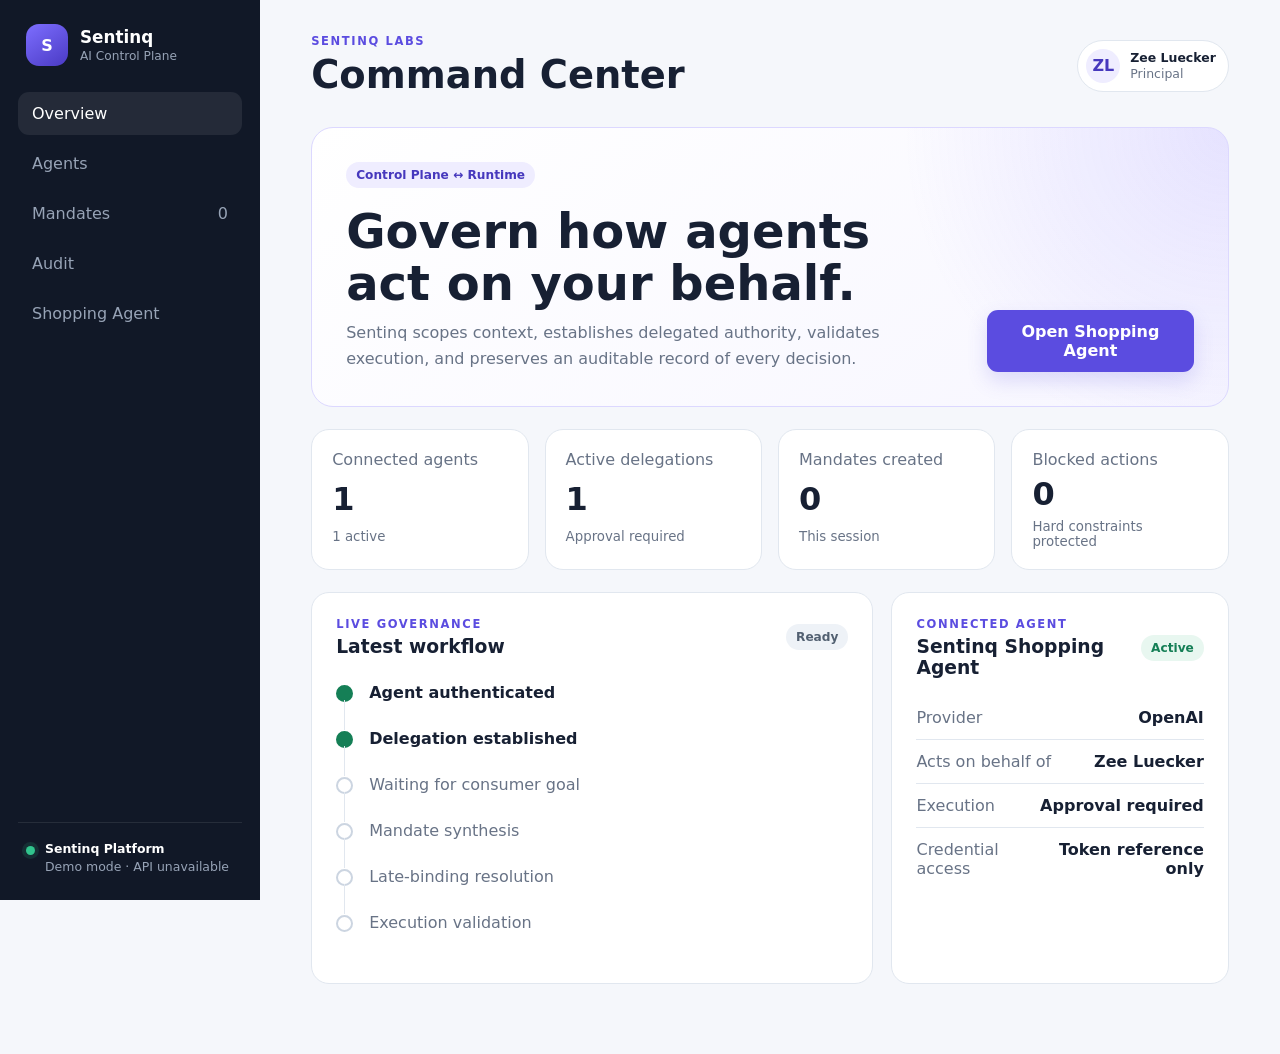
==== sentinq-platform/target/classes/static/index.html @ cafef55a "Added multiple providers Claude and GPT to reasoninng engine, making reasoning interchangeale" ====
<!DOCTYPE html>
<html lang="en">
<head>
  <meta charset="UTF-8" />
  <meta name="viewport" content="width=device-width, initial-scale=1.0" />
  <title>Sentinq Command Center</title>
  <link rel="stylesheet" href="styles.css" />
</head>
<body>
  <div class="app-shell">
    <aside class="sidebar">
      <div class="brand">
        <div class="brand-mark">S</div>
        <div><div class="brand-name">Sentinq</div><div class="brand-subtitle">AI Control Plane</div></div>
      </div>
      <nav class="nav" aria-label="Primary">
        <button class="nav-item active" data-view="overview">Overview</button>
        <button class="nav-item" data-view="agents">Agents</button>
        <button class="nav-item" data-view="mandates">Mandates <span id="mandateCount">0</span></button>
        <button class="nav-item" data-view="audit">Audit</button>
        <button class="nav-item" data-view="shop">Shopping Agent</button>
      </nav>
      <div class="sidebar-footer"><span class="status-dot"></span><div><strong>Sentinq Platform</strong><span id="platformStatus">Checking connection…</span></div></div>
    </aside>

    <main class="main">
      <header class="topbar">
        <div><p class="eyebrow">SENTINQ LABS</p><h1 id="pageTitle">Command Center</h1></div>
        <div class="principal-chip"><div class="avatar">ZL</div><div><strong>Zee Luecker</strong><span>Principal</span></div></div>
      </header>

      <section class="view active" id="overviewView">
        <div class="hero-card">
          <div><span class="badge badge-accent">Control Plane ↔ Runtime</span><h2>Govern how agents act on your behalf.</h2><p>Sentinq scopes context, establishes delegated authority, validates execution, and preserves an auditable record of every decision.</p></div>
          <button class="primary-button" data-go-to="shop">Open Shopping Agent</button>
        </div>
        <div class="metric-grid">
          <article class="metric-card"><span>Connected agents</span><strong>1</strong><small>1 active</small></article>
          <article class="metric-card"><span>Active delegations</span><strong>1</strong><small>Approval required</small></article>
          <article class="metric-card"><span>Mandates created</span><strong id="overviewMandateCount">0</strong><small>This session</small></article>
          <article class="metric-card"><span>Blocked actions</span><strong id="blockedCount">0</strong><small>Hard constraints protected</small></article>
        </div>
        <div class="content-grid">
          <article class="panel"><div class="panel-heading"><div><p class="eyebrow">LIVE GOVERNANCE</p><h3>Latest workflow</h3></div><span class="badge">Ready</span></div><ol class="workflow" id="workflowList"><li class="complete"><span></span>Agent authenticated</li><li class="complete"><span></span>Delegation established</li><li><span></span>Waiting for consumer goal</li><li><span></span>Mandate synthesis</li><li><span></span>Late-binding resolution</li><li><span></span>Execution validation</li></ol></article>
          <article class="panel"><div class="panel-heading"><div><p class="eyebrow">CONNECTED AGENT</p><h3>Sentinq Shopping Agent</h3></div><span class="badge badge-success">Active</span></div><dl class="detail-list"><div><dt>Provider</dt><dd>OpenAI</dd></div><div><dt>Acts on behalf of</dt><dd>Zee Luecker</dd></div><div><dt>Execution</dt><dd>Approval required</dd></div><div><dt>Credential access</dt><dd>Token reference only</dd></div></dl></article>
        </div>
      </section>

      <section class="view" id="agentsView">
        <div class="section-heading"><div><p class="eyebrow">IDENTITY & DELEGATION</p><h2>Connected agents</h2></div></div>
        <article class="panel agent-card"><div class="agent-header"><div class="agent-icon">AI</div><div><h3>Sentinq Shopping Agent</h3><p>OpenAI · Shopping orchestration</p></div><span class="badge badge-success">Active</span></div><div class="permission-grid"><div><h4>Permitted</h4><ul class="permission-list allowed"><li>Interpret shopping goals</li><li>Read scoped shopping preferences</li><li>Search merchant offers</li><li>Request late-binding resolution</li><li>Build candidate carts</li></ul></div><div><h4>Restricted</h4><ul class="permission-list denied"><li>Read raw payment credentials</li><li>Execute without approval</li><li>Change consumer preferences</li><li>Exceed mandate authority</li></ul></div></div></article>
      </section>

      <section class="view" id="mandatesView">
        <div class="section-heading"><div><p class="eyebrow">DELEGATED AUTHORITY</p><h2>Mandates</h2></div></div>
        <div id="mandateEmpty" class="empty-state"><div class="empty-icon">M</div><h3>No mandates yet</h3><p>Run the Shopping Agent to synthesize the first governed mandate.</p><button class="secondary-button" data-go-to="shop">Create a mandate</button></div>
        <div id="mandateList" class="mandate-list hidden"></div>
      </section>

      <section class="view" id="auditView">
        <div class="section-heading"><div><p class="eyebrow">TRACEABILITY</p><h2>Audit timeline</h2></div></div>
        <article class="panel"><div id="auditTimeline" class="audit-timeline"><div class="audit-event"><span class="audit-dot"></span><div><strong>Sentinq platform ready</strong><p>Awaiting the first delegated shopping goal.</p><time>Now</time></div></div></div></article>
      </section>

        <section class="view" id="shopView">
            <div class="shop-layout">
                <div>
                    <div class="section-heading">
                        <div>
                            <p class="eyebrow">RUNTIME DEMO</p>

                            <h2>Shopping Agent</h2>

                            <p class="section-copy">
                                Submit a goal. Sentinq will synthesize a mandate,
                                resolve candidate carts, and block any option that
                                violates hard constraints.
                            </p>
                        </div>
                    </div>

                    <article class="panel">

                        <div class="form-group agent-field">
                            <label for="agentSelect">
                                Reasoning agent
                            </label>

                            <div class="agent-control-row">
                                <select id="agentSelect" name="agentId">
                                    <option value="">
                                        Loading available agents...
                                    </option>
                                </select>

                                <span
                                        id="agentDescription"
                                        class="agent-description"
                                >
                                    Select an available agent
                                </span>
                            </div>
                        </div>

                        <label for="goalInput">
                            Shopping goal
                        </label>

                        <textarea id="goalInput" rows="6">
Find me a dahlia that will look good next to my passion fruit vine. I will plant it in a container. It should be delivered before the end of August 2026. I do not want to spend more than $50.
        </textarea>

                        <div class="form-grid">
                            <div>
                                <label for="budgetInput">
                                    Maximum total
                                </label>

                                <div class="input-prefix">
                                    <span>$</span>

                                    <input
                                            id="budgetInput"
                                            type="number"
                                            value="50"
                                            min="1"
                                    />
                                </div>
                            </div>

                            <div>
                                <label for="deadlineInput">
                                    Delivery deadline
                                </label>

                                <input
                                        id="deadlineInput"
                                        type="date"
                                        value="2026-08-31"
                                />
                            </div>
                        </div>

                        <div class="form-actions">
                            <button
                                    class="primary-button"
                                    id="runButton"
                            >
                                Run orchestration
                            </button>

                            <span
                                    id="runStatus"
                                    class="run-status"
                                    aria-live="polite"
                            ></span>
                        </div>
                    </article>
                </div>

                <aside class="panel side-panel">
                    <p class="eyebrow">
                        ACTIVE DELEGATION
                    </p>

                    <h3>
                        Shopping authority
                    </h3>

                    <dl class="detail-list">
                        <div>
                            <dt>Principal</dt>
                            <dd>Zee Luecker</dd>
                        </div>

                        <div>
                            <dt>Agent</dt>
                            <dd id="activeAgentName">
                                Shopping Agent
                            </dd>
                        </div>

                        <div>
                            <dt>New merchant</dt>
                            <dd>Ask first</dd>
                        </div>

                        <div>
                            <dt>Purchase</dt>
                            <dd>Approval required</dd>
                        </div>
                    </dl>
                </aside>
            </div>

            <div id="shopResults" class="hidden">
                <section id="mandateResult"></section>
                <section id="selectedResult"></section>
                <section id="candidateResults"></section>
            </div>
        </section>
    </main>
  </div>
  <script src="app.js"></script>
</body>
</html>
---- sentinq-platform/target/classes/static/styles.css ----
:root{--bg:#f5f7fb;--surface:#fff;--surface-muted:#f8fafc;--text:#172033;--muted:#687386;--border:#e1e7ef;--accent:#5b4ce0;--accent-dark:#4638bd;--accent-soft:#efedff;--success:#157f56;--success-soft:#e8f7f0;--danger:#b42318;--danger-soft:#fff0ee;--warning:#9a6700;--warning-soft:#fff8df;--sidebar:#111827;--sidebar-muted:#97a3b6;font-family:Inter,ui-sans-serif,system-ui,-apple-system,BlinkMacSystemFont,"Segoe UI",sans-serif;color:var(--text);background:var(--bg)}*{box-sizing:border-box}body{margin:0;min-width:320px;background:var(--bg)}button,input,textarea{font:inherit}button{cursor:pointer}.app-shell{min-height:100vh;display:grid;grid-template-columns:260px minmax(0,1fr)}.sidebar{position:sticky;top:0;height:100vh;background:var(--sidebar);color:#fff;padding:24px 18px;display:flex;flex-direction:column}.brand{display:flex;align-items:center;gap:12px;padding:0 8px 26px}.brand-mark{width:42px;height:42px;border-radius:13px;display:grid;place-items:center;background:linear-gradient(145deg,#7d6eff,#4a3ac4);font-weight:800}.brand-name{font-size:1.05rem;font-weight:800}.brand-subtitle{margin-top:2px;color:var(--sidebar-muted);font-size:.76rem}.nav{display:grid;gap:7px}.nav-item{width:100%;border:0;background:transparent;color:var(--sidebar-muted);padding:12px 14px;border-radius:11px;display:flex;align-items:center;justify-content:space-between;text-align:left}.nav-item:hover,.nav-item.active{color:#fff;background:rgba(255,255,255,.08)}.sidebar-footer{margin-top:auto;padding:18px 8px 2px;border-top:1px solid rgba(255,255,255,.09);display:flex;align-items:flex-start;gap:10px;font-size:.78rem}.sidebar-footer div{display:grid;gap:3px}.sidebar-footer span:last-child{color:var(--sidebar-muted)}.status-dot{width:9px;height:9px;margin-top:5px;border-radius:50%;background:#31c48d;box-shadow:0 0 0 4px rgba(49,196,141,.13)}.main{min-width:0;padding:34px clamp(24px,4vw,56px) 70px}.topbar{display:flex;align-items:center;justify-content:space-between;gap:24px;margin-bottom:30px}.topbar h1{margin:4px 0 0;font-size:clamp(1.65rem,3vw,2.4rem)}.eyebrow{margin:0;color:var(--accent);font-size:.72rem;font-weight:800;letter-spacing:.14em}.principal-chip{display:flex;align-items:center;gap:10px;padding:8px 12px 8px 8px;border:1px solid var(--border);border-radius:999px;background:var(--surface)}.principal-chip div:last-child{display:grid;gap:1px;font-size:.78rem}.principal-chip span{color:var(--muted)}.avatar{width:34px;height:34px;border-radius:50%;display:grid;place-items:center;background:var(--accent-soft);color:var(--accent-dark);font-weight:800}.view{display:none}.view.active{display:block}.hero-card{min-height:230px;padding:34px;border:1px solid #dcd8ff;border-radius:22px;background:radial-gradient(circle at top right,rgba(125,110,255,.16),transparent 34%),linear-gradient(145deg,#fff,#f7f6ff);display:flex;align-items:flex-end;justify-content:space-between;gap:28px}.hero-card h2{max-width:650px;margin:18px 0 10px;font-size:clamp(1.8rem,4vw,3rem);line-height:1.08}.hero-card p{max-width:700px;margin:0;color:var(--muted);line-height:1.65}.metric-grid{margin:22px 0;display:grid;grid-template-columns:repeat(4,minmax(0,1fr));gap:16px}.metric-card,.panel{border:1px solid var(--border);background:var(--surface);border-radius:18px}.metric-card{padding:20px;display:grid;gap:6px}.metric-card span,.metric-card small{color:var(--muted)}.metric-card strong{font-size:2rem}.panel{padding:24px}.content-grid{display:grid;grid-template-columns:1.25fr .75fr;gap:18px}.panel-heading,.section-heading,.agent-header,.candidate-header,.form-actions{display:flex;align-items:center;justify-content:space-between;gap:16px}.panel-heading h3,.section-heading h2,.agent-header h3,.candidate-header h3{margin:5px 0 0}.section-heading{margin-bottom:18px}.section-copy{max-width:720px;color:var(--muted);line-height:1.6}.badge{display:inline-flex;align-items:center;width:fit-content;padding:6px 10px;border-radius:999px;background:#eef2f7;color:#526071;font-size:.76rem;font-weight:800}.badge-accent{background:var(--accent-soft);color:var(--accent-dark)}.badge-success{background:var(--success-soft);color:var(--success)}.badge-danger{background:var(--danger-soft);color:var(--danger)}.workflow{list-style:none;padding:6px 0 0;margin:20px 0 0;display:grid}.workflow li{position:relative;min-height:46px;padding-left:33px;color:var(--muted)}.workflow li:not(:last-child)::after{content:"";position:absolute;left:8px;top:17px;width:1px;height:30px;background:var(--border)}.workflow li span{position:absolute;left:0;top:2px;width:17px;height:17px;border:2px solid #ccd5e1;border-radius:50%;background:#fff}.workflow li.complete{color:var(--text);font-weight:700}.workflow li.complete span{border-color:var(--success);background:var(--success)}.detail-list{margin:18px 0 0}.detail-list div{padding:12px 0;border-bottom:1px solid var(--border);display:flex;justify-content:space-between;gap:20px}.detail-list div:last-child{border-bottom:0}.detail-list dt{color:var(--muted)}.detail-list dd{margin:0;font-weight:700;text-align:right}.primary-button,.secondary-button{border:0;border-radius:11px;padding:12px 17px;font-weight:800}.primary-button{color:#fff;background:var(--accent);box-shadow:0 9px 20px rgba(91,76,224,.18)}.primary-button:hover{background:var(--accent-dark)}.primary-button:disabled{opacity:.55;cursor:wait}.secondary-button{background:var(--accent-soft);color:var(--accent-dark)}.agent-card{max-width:900px}.agent-header{justify-content:flex-start}.agent-header .badge{margin-left:auto}.agent-header p{margin:5px 0 0;color:var(--muted)}.agent-icon{width:52px;height:52px;border-radius:16px;display:grid;place-items:center;background:var(--accent-soft);color:var(--accent-dark);font-weight:900}.permission-grid{margin-top:26px;display:grid;grid-template-columns:1fr 1fr;gap:22px}.permission-list{list-style:none;padding:0;margin:0;display:grid;gap:11px}.permission-list li{position:relative;padding-left:25px;color:var(--muted)}.permission-list li::before{position:absolute;left:0;font-weight:900}.permission-list.allowed li::before{content:"✓";color:var(--success)}.permission-list.denied li::before{content:"×";color:var(--danger)}.empty-state{padding:60px 24px;border:1px dashed #cfd7e3;border-radius:18px;background:rgba(255,255,255,.55);text-align:center}.empty-state h3{margin:14px 0 6px}.empty-state p{color:var(--muted)}.empty-icon{width:52px;height:52px;margin:0 auto;display:grid;place-items:center;border-radius:16px;background:var(--accent-soft);color:var(--accent-dark);font-weight:900}.mandate-list{display:grid;gap:15px}.mandate-row{padding:20px;border:1px solid var(--border);border-radius:16px;background:var(--surface)}.mandate-row-top{display:flex;justify-content:space-between;gap:16px}.mandate-row h3{margin:0 0 7px}.mandate-row p{margin:0;color:var(--muted)}.mandate-meta{margin-top:16px;display:flex;flex-wrap:wrap;gap:10px;color:var(--muted);font-size:.85rem}.audit-event{position:relative;min-height:80px;padding:0 0 24px 34px}.audit-event:not(:last-child)::after{content:"";position:absolute;left:7px;top:16px;width:1px;height:calc(100% - 4px);background:var(--border)}.audit-dot{position:absolute;left:0;top:3px;width:15px;height:15px;border:3px solid var(--accent-soft);border-radius:50%;background:var(--accent)}.audit-event p{margin:5px 0;color:var(--muted)}.audit-event time{color:#8a95a6;font-size:.78rem}.shop-layout{display:grid;grid-template-columns:minmax(0,1fr) 300px;gap:20px;align-items:start}.side-panel{position:sticky;top:24px}label{display:block;margin-bottom:8px;color:#4d596a;font-size:.84rem;font-weight:800}textarea,input{width:100%;border:1px solid #ccd5e1;border-radius:11px;padding:12px 13px;color:var(--text);background:#fff}textarea{resize:vertical;line-height:1.55}textarea:focus,input:focus{outline:3px solid rgba(91,76,224,.12);border-color:var(--accent)}.form-grid{margin-top:18px;display:grid;grid-template-columns:1fr 1fr;gap:16px}.input-prefix{position:relative}.input-prefix span{position:absolute;left:13px;top:50%;transform:translateY(-50%);color:var(--muted)}.input-prefix input{padding-left:29px}.form-actions{margin-top:20px}.run-status{color:var(--muted);font-size:.86rem}#shopResults{margin-top:24px;display:grid;gap:18px}.hidden{display:none!important}.summary-grid{display:grid;grid-template-columns:repeat(4,minmax(0,1fr));gap:12px;margin-top:18px}.summary-item{padding:14px;border-radius:12px;background:var(--surface-muted)}.summary-item span{display:block;color:var(--muted);font-size:.76rem;margin-bottom:5px}.candidate-grid{display:grid;grid-template-columns:repeat(2,minmax(0,1fr));gap:16px}.candidate-card{padding:20px;border:1px solid var(--border);border-radius:16px;background:var(--surface)}.candidate-header{align-items:flex-start}.candidate-header p{margin:5px 0 0;color:var(--muted)}.price-grid{margin:19px 0;display:grid;grid-template-columns:1fr auto;gap:8px 15px;color:var(--muted)}.price-grid strong{color:var(--text)}.message-box{margin-top:14px;padding:12px 14px;border-radius:11px;font-size:.86rem}.message-box ul{margin:8px 0 0 18px;padding:0}.message-box.danger{color:var(--danger);background:var(--danger-soft)}.message-box.warning{color:var(--warning);background:var(--warning-soft)}@media(max-width:1050px){.metric-grid{grid-template-columns:repeat(2,minmax(0,1fr))}.content-grid,.shop-layout{grid-template-columns:1fr}.side-panel{position:static}}@media(max-width:760px){.app-shell{grid-template-columns:1fr}.sidebar{position:static;width:100%;height:auto}.nav{grid-template-columns:repeat(5,max-content);overflow-x:auto}.nav-item{justify-content:center;white-space:nowrap}.sidebar-footer{display:none}.main{padding:24px 18px 50px}.topbar{align-items:flex-start}.principal-chip{display:none}.hero-card{align-items:flex-start;flex-direction:column}.permission-grid,.candidate-grid,.summary-grid{grid-template-columns:1fr}}@media(max-width:520px){.metric-grid,.form-grid{grid-template-columns:1fr}.panel,.hero-card{padding:20px}}
.agent-field {
  margin-bottom: 24px;
}

.agent-control-row {
  display: grid;
  grid-template-columns: minmax(0, 1fr) auto;
  align-items: center;
  gap: 14px;
}

.agent-control-row select {
  width: 100%;
  min-width: 0;
  height: 54px;
  padding: 0 44px 0 14px;

  border: 1px solid #ccd5e1;
  border-radius: 11px;

  background: #fff;
  color: var(--text);

  font: inherit;
  font-size: 1rem;
  font-weight: 600;

  cursor: pointer;
}

.agent-control-row select:focus {
  outline: 3px solid rgba(91, 76, 224, 0.12);
  border-color: var(--accent);
}

.agent-description {
  display: inline-flex;
  align-items: center;
  min-height: 40px;
  padding: 0 14px;

  border: 1px solid #dcd8ff;
  border-radius: 999px;

  background: var(--accent-soft);
  color: var(--accent-dark);

  font-size: 0.86rem;
  font-weight: 800;
  white-space: nowrap;
}

@media (max-width: 760px) {
  .agent-control-row {
    grid-template-columns: 1fr;
  }

  .agent-description {
    justify-self: start;
    white-space: normal;
  }
}
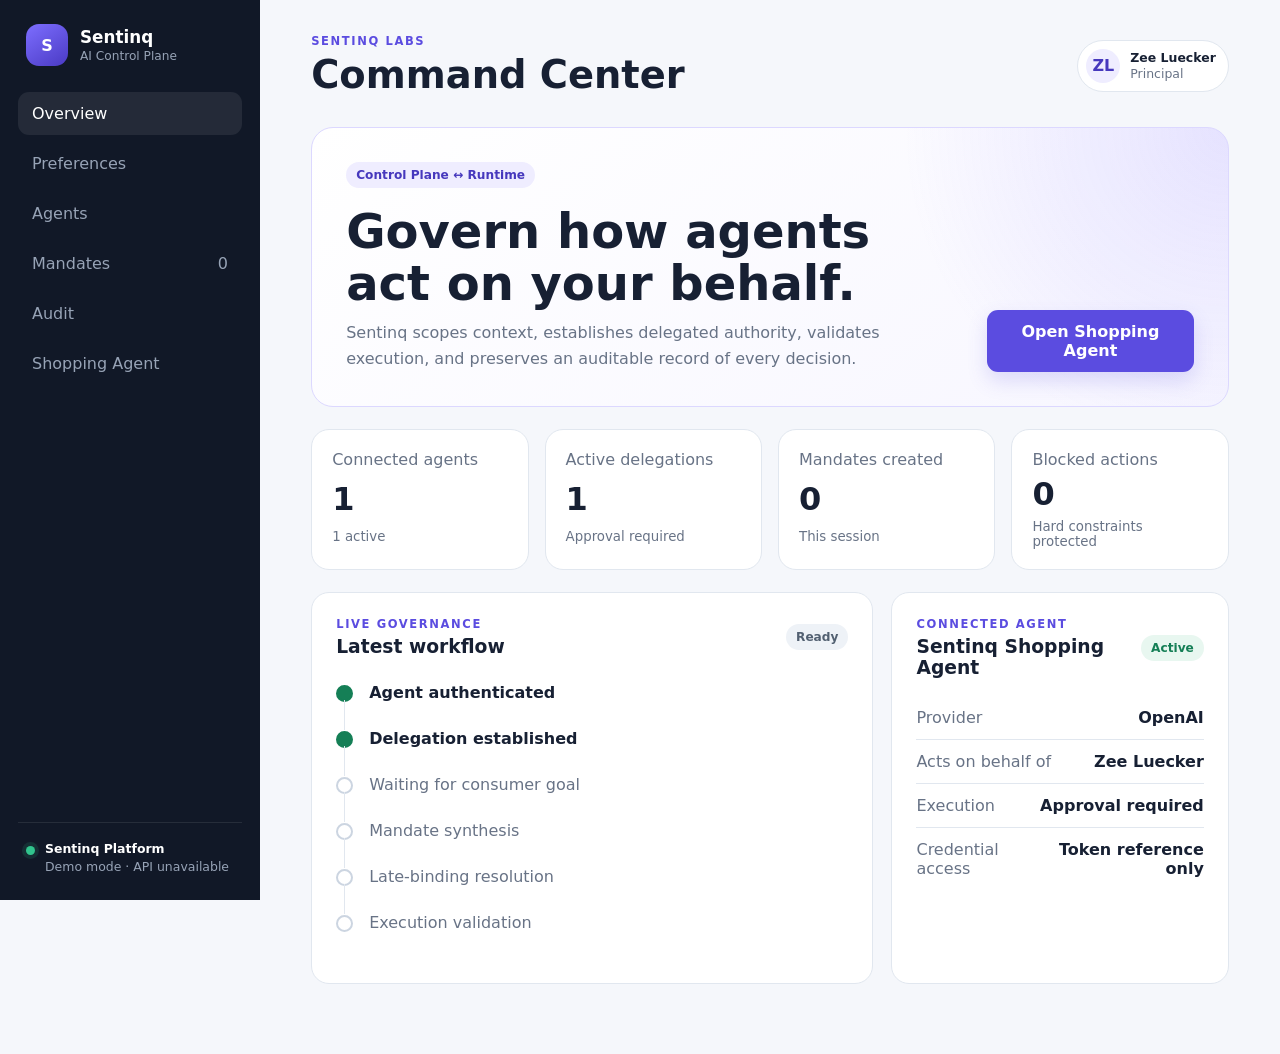
==== commit 4c67cacb: "feat: add gemini, merchant preferences and clean audit trail to remove ids" ====
--- a/sentinq-platform/target/classes/static/index.html
+++ b/sentinq-platform/target/classes/static/index.html
@@ -15,10 +15,14 @@
       </div>
       <nav class="nav" aria-label="Primary">
         <button class="nav-item active" data-view="overview">Overview</button>
+          <button class="nav-item" data-view="preferences">
+              Preferences
+          </button>
         <button class="nav-item" data-view="agents">Agents</button>
         <button class="nav-item" data-view="mandates">Mandates <span id="mandateCount">0</span></button>
         <button class="nav-item" data-view="audit">Audit</button>
         <button class="nav-item" data-view="shop">Shopping Agent</button>
+
       </nav>
       <div class="sidebar-footer"><span class="status-dot"></span><div><strong>Sentinq Platform</strong><span id="platformStatus">Checking connection…</span></div></div>
     </aside>
@@ -46,10 +50,28 @@
         </div>
       </section>
 
-      <section class="view" id="agentsView">
-        <div class="section-heading"><div><p class="eyebrow">IDENTITY & DELEGATION</p><h2>Connected agents</h2></div></div>
-        <article class="panel agent-card"><div class="agent-header"><div class="agent-icon">AI</div><div><h3>Sentinq Shopping Agent</h3><p>OpenAI · Shopping orchestration</p></div><span class="badge badge-success">Active</span></div><div class="permission-grid"><div><h4>Permitted</h4><ul class="permission-list allowed"><li>Interpret shopping goals</li><li>Read scoped shopping preferences</li><li>Search merchant offers</li><li>Request late-binding resolution</li><li>Build candidate carts</li></ul></div><div><h4>Restricted</h4><ul class="permission-list denied"><li>Read raw payment credentials</li><li>Execute without approval</li><li>Change consumer preferences</li><li>Exceed mandate authority</li></ul></div></div></article>
-      </section>
+        <section class="view" id="agentsView">
+            <div class="section-heading">
+                <div>
+                    <p class="eyebrow">IDENTITY & DELEGATION</p>
+                    <h2>Connected AI Agents</h2>
+                    <p class="section-copy">
+                        Review the AI agents currently registered with Sentinq
+                        and the authority granted to them.
+                    </p>
+                </div>
+            </div>
+
+            <div id="connectedAgentsList" class="connected-agents-list">
+                <div class="empty-state">
+                    <div class="empty-icon">AI</div>
+                    <h3>Loading connected agents</h3>
+                    <p>
+                        Sentinq is retrieving the currently active agent identities.
+                    </p>
+                </div>
+            </div>
+        </section>
 
       <section class="view" id="mandatesView">
         <div class="section-heading"><div><p class="eyebrow">DELEGATED AUTHORITY</p><h2>Mandates</h2></div></div>
@@ -57,10 +79,215 @@
         <div id="mandateList" class="mandate-list hidden"></div>
       </section>
 
-      <section class="view" id="auditView">
-        <div class="section-heading"><div><p class="eyebrow">TRACEABILITY</p><h2>Audit timeline</h2></div></div>
-        <article class="panel"><div id="auditTimeline" class="audit-timeline"><div class="audit-event"><span class="audit-dot"></span><div><strong>Sentinq platform ready</strong><p>Awaiting the first delegated shopping goal.</p><time>Now</time></div></div></div></article>
-      </section>
+        <section class="view" id="auditView">
+            <div class="section-heading">
+                <div>
+                    <p class="eyebrow">TRACEABILITY</p>
+                    <h2>Execution traces</h2>
+
+                    <p class="section-copy">
+                        Review every orchestration and inspect each interaction,
+                        transformation, provider call, and decision made by Sentinq.
+                    </p>
+                </div>
+
+                <button
+                        id="refreshAuditButton"
+                        class="secondary-button"
+                        type="button"
+                >
+                    Refresh traces
+                </button>
+            </div>
+
+            <div class="audit-layout">
+                <aside class="panel audit-trace-panel">
+                    <div class="panel-heading">
+                        <div>
+                            <p class="eyebrow">ORCHESTRATIONS</p>
+                            <h3>
+                                Execution history
+                                <span id="auditTraceCount" class="audit-heading-count">
+        0
+                                </span>
+                            </h3>
+                        </div>
+                    </div>
+
+                    <div
+                            id="auditTraceList"
+                            class="audit-trace-list"
+                    >
+                        <div class="audit-empty-state">
+                            <strong>No execution traces yet</strong>
+                            <p>
+                                Run the Shopping Agent to create the first trace.
+                            </p>
+                        </div>
+                    </div>
+                </aside>
+
+                <article class="panel audit-detail-panel">
+                    <div id="auditTraceEmpty">
+                        <div class="empty-state audit-detail-empty">
+                            <div class="empty-icon">T</div>
+
+                            <h3>Select an execution trace</h3>
+
+                            <p>
+                                Choose an orchestration to inspect every action
+                                Sentinq performed.
+                            </p>
+                        </div>
+                    </div>
+
+                    <div
+                            id="auditTraceDetail"
+                            class="hidden"
+                    >
+                        <div class="audit-trace-header">
+                            <div>
+                                <p class="eyebrow">EXECUTION TRACE</p>
+                                <h3 id="auditTraceTitle">
+                                    Shopping orchestration
+                                </h3>
+                                <p
+                                        id="auditTraceSubtitle"
+                                        class="audit-trace-subtitle"
+                                ></p>
+                            </div>
+
+                            <span
+                                    id="auditTraceStatus"
+                                    class="badge"
+                            >
+                            Completed
+                            </span>
+                        </div>
+
+                        <div
+                                id="auditTraceSummary"
+                                class="audit-summary-grid"
+                        ></div>
+
+                        <div class="audit-section-heading">
+                            <div>
+                                <p class="eyebrow">INTERACTIONS</p>
+                                <h3>Execution timeline</h3>
+                            </div>
+                        </div>
+
+                        <div
+                                id="auditTimeline"
+                                class="audit-timeline"
+                        ></div>
+                    </div>
+                </article>
+            </div>
+        </section>
+
+        <section class="view" id="preferencesView">
+            <div class="section-heading">
+                <div>
+                    <p class="eyebrow">CONSUMER CONTEXT</p>
+                    <h2>Consumer Preferences</h2>
+                    <p class="section-copy">
+                        Configure the persistent shopping preferences Sentinq
+                        applies when agents act on your behalf.
+                    </p>
+                </div>
+            </div>
+
+            <article class="panel preferences-panel">
+
+                <div class="preference-section">
+                    <div>
+                        <p class="eyebrow">MERCHANT PREFERENCES</p>
+                        <h3>Preferred merchants</h3>
+                        <p class="section-copy">
+                            Sentinq should favor these merchants when they are
+                            relevant to the current shopping goal.
+                        </p>
+                    </div>
+
+                    <textarea
+                            id="preferredMerchantsInput"
+                            rows="4"
+                            placeholder="One merchant per line"></textarea>
+                </div>
+
+                <div class="preference-section">
+                    <div>
+                        <h3>Avoided merchants</h3>
+                        <p class="section-copy">
+                            Sentinq should exclude these merchants from agent
+                            recommendations and execution candidates.
+                        </p>
+                    </div>
+
+                    <textarea
+                            id="avoidedMerchantsInput"
+                            rows="4"
+                            placeholder="One merchant per line"></textarea>
+                </div>
+
+                <div class="preference-grid">
+                    <div>
+                        <label for="minimumReviewScoreInput">
+                            Minimum review score
+                        </label>
+
+                        <input
+                                id="minimumReviewScoreInput"
+                                type="number"
+                                min="0"
+                                max="5"
+                                step="0.1"
+                        />
+                    </div>
+
+                    <div>
+                        <label for="minimumFulfillmentScoreInput">
+                            Minimum fulfillment score
+                        </label>
+
+                        <input
+                                id="minimumFulfillmentScoreInput"
+                                type="number"
+                                min="0"
+                                max="100"
+                                step="1"
+                        />
+                    </div>
+                </div>
+
+                <div class="preference-toggle">
+                    <input
+                            id="askBeforeNewMerchantInput"
+                            type="checkbox"
+                    />
+
+                    <label for="askBeforeNewMerchantInput">
+                        Ask before using a new merchant
+                    </label>
+                </div>
+
+                <div class="form-actions">
+                    <button
+                            id="savePreferencesButton"
+                            class="primary-button"
+                            type="button">
+                        Save Consumer Preferences
+                    </button>
+
+                    <span
+                            id="preferencesStatus"
+                            class="run-status"
+                            aria-live="polite"></span>
+                </div>
+
+            </article>
+        </section>
 
         <section class="view" id="shopView">
             <div class="shop-layout">
@@ -106,10 +333,31 @@
                             Shopping goal
                         </label>
 
-                        <textarea id="goalInput" rows="6">
-Find me a dahlia that will look good next to my passion fruit vine. I will plant it in a container. It should be delivered before the end of August 2026. I do not want to spend more than $50.
-        </textarea>
-
+                        <textarea id="goalInput" rows="6" >Find me a dahlia that will look good next to my passion fruit vine. I will plant it in a container. It should be delivered before the end of August 2026. I do not want to spend more than $50.
+                        </textarea>
+
+                        <div
+                                id="clarificationPanel"
+                                class="clarification-panel hidden">
+
+                            <p class="eyebrow">
+                                CLARIFICATION REQUIRED
+                            </p>
+
+                            <h3>
+                                Sentinq needs more information
+                            </h3>
+
+                            <p class="section-copy">
+                                Before creating a governed mandate,
+                                the following questions need to be answered.
+                            </p>
+
+                            <div
+                                    id="clarificationQuestions">
+                            </div>
+
+                        </div>
                         <div class="form-grid">
                             <div>
                                 <label for="budgetInput">
--- a/sentinq-platform/target/classes/static/styles.css
+++ b/sentinq-platform/target/classes/static/styles.css
@@ -60,4 +60,260 @@
     justify-self: start;
     white-space: normal;
   }
+}
+.audit-trace-panel {
+  padding: 0;
+  overflow: hidden;
+}
+
+.audit-trace-panel .panel-heading {
+  padding: 22px 22px 16px;
+  border-bottom: 1px solid var(--border);
+}
+
+.audit-trace-panel .panel-heading h3 {
+  display: flex;
+  align-items: center;
+  gap: 8px;
+}
+
+.audit-heading-count {
+  display: inline-flex;
+  align-items: center;
+  justify-content: center;
+  min-width: 26px;
+  height: 26px;
+  padding: 0 8px;
+  border-radius: 999px;
+  background: #eef2f7;
+  color: var(--muted);
+  font-size: 0.76rem;
+  font-weight: 800;
+}
+
+.audit-trace-list {
+  display: grid;
+}
+
+.audit-trace-row {
+  position: relative;
+  width: 100%;
+  border: 0;
+  border-bottom: 1px solid var(--border);
+  background: transparent;
+  padding: 16px 18px;
+  display: grid;
+  grid-template-columns: auto minmax(0, 1fr) auto;
+  align-items: center;
+  gap: 12px;
+  color: var(--text);
+  text-align: left;
+}
+
+.audit-trace-row:last-child {
+  border-bottom: 0;
+}
+
+.audit-trace-row:hover {
+  background: var(--surface-muted);
+}
+
+.audit-trace-row.active {
+  background: var(--accent-soft);
+}
+
+.audit-trace-row.active::before {
+  content: "";
+  position: absolute;
+  top: 0;
+  bottom: 0;
+  left: 0;
+  width: 4px;
+  background: var(--accent);
+}
+
+.audit-trace-status-dot {
+  width: 10px;
+  height: 10px;
+  border-radius: 50%;
+  background: #aab4c3;
+}
+
+.audit-trace-status-dot.complete {
+  background: var(--success);
+  box-shadow: 0 0 0 4px rgba(21, 127, 86, 0.1);
+}
+
+.audit-trace-status-dot.in-progress {
+  background: var(--warning);
+  box-shadow: 0 0 0 4px rgba(154, 103, 0, 0.1);
+}
+
+.audit-trace-main {
+  min-width: 0;
+  display: grid;
+  gap: 3px;
+}
+
+.audit-trace-main strong {
+  font-size: 0.95rem;
+}
+
+.audit-trace-main span {
+  overflow: hidden;
+  color: var(--muted);
+  font-size: 0.82rem;
+  text-overflow: ellipsis;
+  white-space: nowrap;
+}
+
+.audit-trace-meta {
+  display: grid;
+  justify-items: end;
+  gap: 4px;
+  color: var(--muted);
+  font-size: 0.76rem;
+  white-space: nowrap;
+}
+
+@media (max-width: 760px) {
+  .audit-trace-row {
+    grid-template-columns: auto minmax(0, 1fr);
+  }
+
+  .audit-trace-meta {
+    grid-column: 2;
+    justify-items: start;
+    grid-auto-flow: column;
+    justify-content: start;
+    gap: 10px;
+  }
+}
+
+.clarification-panel {
+
+    margin-top:18px;
+
+    padding:18px;
+
+    border-radius:14px;
+
+    background:#fff8df;
+
+    border:1px solid #f3d97b;
+}
+
+.clarification-question{
+
+    display:flex;
+
+    gap:12px;
+
+    margin-top:12px;
+
+    align-items:flex-start;
+}
+
+.clarification-question span{
+
+    font-weight:700;
+
+    color:#9a6700;
+}
+
+.clarification-question p{
+
+    margin:0;
+
+    line-height:1.5;
+}
+
+.preferences-panel {
+  max-width: 900px;
+}
+
+.preference-section {
+  padding: 0 0 24px;
+  margin-bottom: 24px;
+  border-bottom: 1px solid var(--border);
+}
+
+.preference-section h3 {
+  margin: 6px 0 6px;
+}
+
+.preference-grid {
+  display: grid;
+  grid-template-columns: 1fr 1fr;
+  gap: 16px;
+  margin-bottom: 24px;
+}
+
+.preference-toggle {
+  display: flex;
+  align-items: center;
+  gap: 10px;
+}
+
+.preference-toggle input {
+  width: auto;
+}
+
+.preference-toggle label {
+  margin: 0;
+}
+
+@media(max-width:760px) {
+  .preference-grid {
+    grid-template-columns: 1fr;
+  }
+}
+
+.audit-governance-context {
+  margin-top: 14px;
+  padding: 14px;
+  border-radius: 12px;
+  background: var(--surface-muted);
+  display: grid;
+  gap: 10px;
+}
+
+.audit-context-group {
+  display: flex;
+  justify-content: space-between;
+  gap: 20px;
+}
+
+.audit-context-label {
+  color: var(--muted);
+  font-size: 0.82rem;
+}
+
+.audit-context-group strong {
+  text-align: right;
+  font-size: 0.84rem;
+}
+
+.mandate-preferences {
+  margin-top: 16px;
+  padding-top: 14px;
+  border-top: 1px solid var(--border);
+  display: grid;
+  gap: 8px;
+}
+
+.mandate-preference-row {
+  display: flex;
+  justify-content: space-between;
+  gap: 20px;
+}
+
+.mandate-preference-row span {
+  color: var(--muted);
+  font-size: 0.8rem;
+}
+
+.mandate-preference-row strong {
+  text-align: right;
+  font-size: 0.82rem;
 }
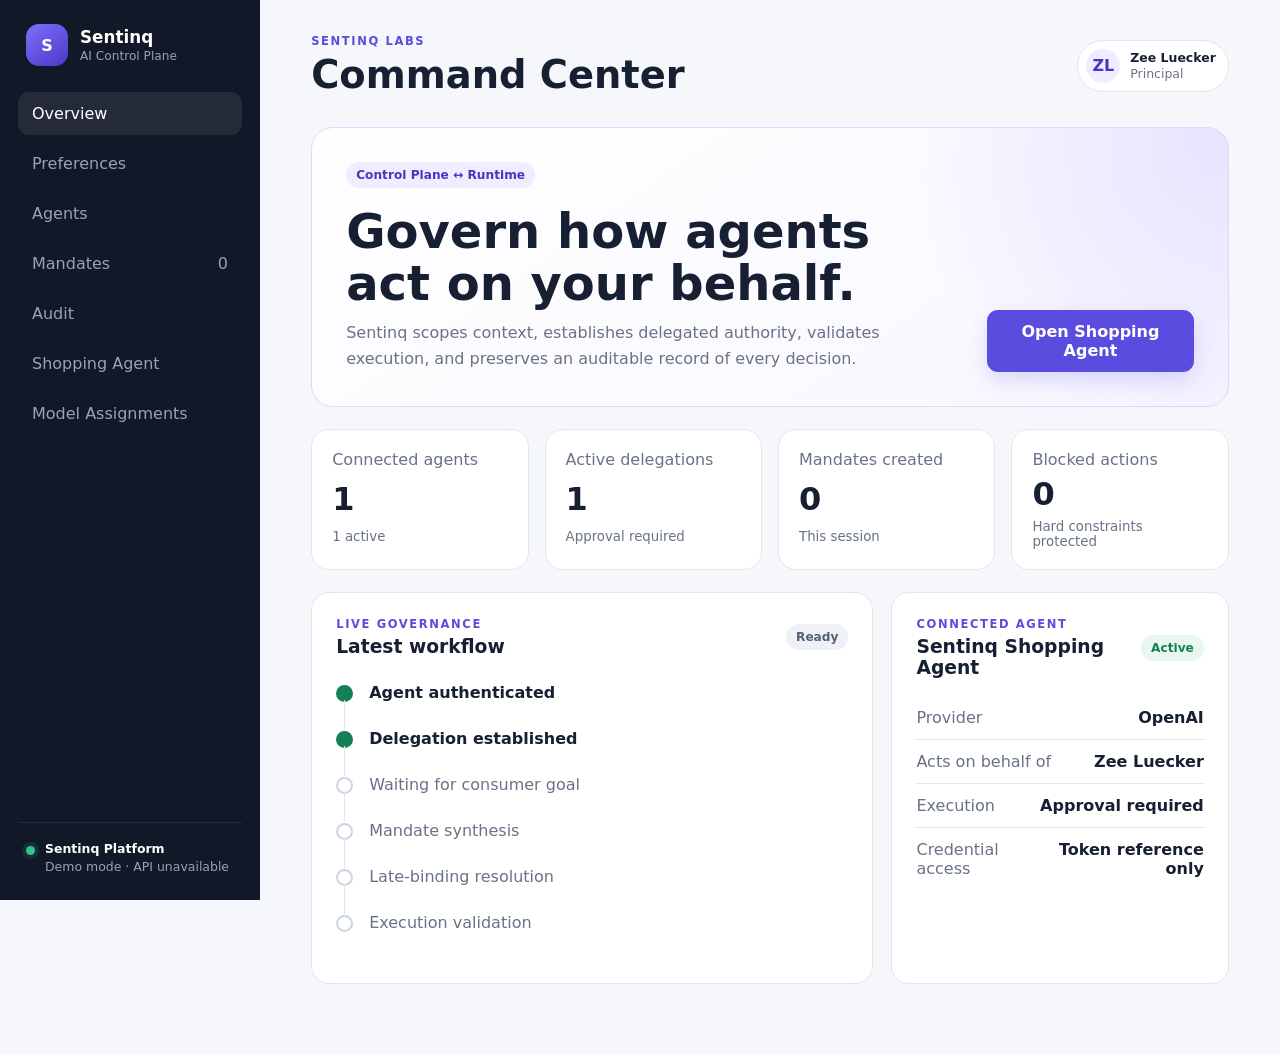
==== commit a755e9dd: "feat(LBRL) added the protocolregistry and starting on UCP implementation" ====
--- a/sentinq-platform/target/classes/static/index.html
+++ b/sentinq-platform/target/classes/static/index.html
@@ -22,6 +22,9 @@
         <button class="nav-item" data-view="mandates">Mandates <span id="mandateCount">0</span></button>
         <button class="nav-item" data-view="audit">Audit</button>
         <button class="nav-item" data-view="shop">Shopping Agent</button>
+          <button class="nav-item" data-view="models">
+              Model Assignments
+          </button>
 
       </nav>
       <div class="sidebar-footer"><span class="status-dot"></span><div><strong>Sentinq Platform</strong><span id="platformStatus">Checking connection…</span></div></div>
@@ -333,7 +336,7 @@
                             Shopping goal
                         </label>
 
-                        <textarea id="goalInput" rows="6" >Find me a dahlia that will look good next to my passion fruit vine. I will plant it in a container. It should be delivered before the end of August 2026. I do not want to spend more than $50.
+                        <textarea id="goalInput" rows="6" >Find me a white fragrant rose that smells amazing and looks dreamy. I want it for my rose corner to provide a break from the shades of pink roses in my rose corner. I'm not willing to spend more than $80.
                         </textarea>
 
                         <div
@@ -370,7 +373,7 @@
                                     <input
                                             id="budgetInput"
                                             type="number"
-                                            value="50"
+                                            value="80"
                                             min="1"
                                     />
                                 </div>
@@ -384,7 +387,7 @@
                                 <input
                                         id="deadlineInput"
                                         type="date"
-                                        value="2026-08-31"
+                                        value="2026-09-30"
                                 />
                             </div>
                         </div>
@@ -444,8 +447,186 @@
             <div id="shopResults" class="hidden">
                 <section id="mandateResult"></section>
                 <section id="selectedResult"></section>
+                <section id="trustMapResults"></section>
                 <section id="candidateResults"></section>
             </div>
+        </section>
+
+        <section class="view" id="modelsView">
+
+            <div class="section-heading">
+                <div>
+                    <p class="eyebrow">
+                        MODEL CONFIGURATION
+                    </p>
+
+                    <h2>
+                        Shopping Orchestration
+                    </h2>
+
+                    <p class="section-copy">
+                        Assign a model to each reasoning stage
+                        of the shopping orchestration.
+                    </p>
+                </div>
+            </div>
+
+            <article class="panel">
+
+                <div class="model-assignment-list">
+
+                    <div class="model-assignment-row">
+                        <div>
+                            <p class="eyebrow">
+                                STAGE 01
+                            </p>
+
+                            <h3>
+                                Goal Interpretation
+                            </h3>
+
+                            <p class="section-copy">
+                                Interpret the consumer's natural-language
+                                shopping goal.
+                            </p>
+                        </div>
+
+                        <select>
+                            <option value="openai">
+                                OpenAI
+                            </option>
+                            <option value="anthropic">
+                                Claude
+                            </option>
+                            <option value="gemini">
+                                Gemini
+                            </option>
+                        </select>
+                    </div>
+
+
+                    <div class="model-assignment-row">
+                        <div>
+                            <p class="eyebrow">
+                                STAGE 02
+                            </p>
+
+                            <h3>
+                                Product Discovery
+                            </h3>
+
+                            <p class="section-copy">
+                                Search for candidate products and merchants.
+                            </p>
+                        </div>
+
+                        <select>
+                            <option value="openai">
+                                OpenAI
+                            </option>
+                            <option value="anthropic">
+                                Claude
+                            </option>
+                            <option value="gemini">
+                                Gemini
+                            </option>
+                        </select>
+                    </div>
+
+
+                    <div class="model-assignment-row">
+                        <div>
+                            <p class="eyebrow">
+                                STAGE 03
+                            </p>
+
+                            <h3>
+                                Goal-Fit Reasoning
+                            </h3>
+
+                            <p class="section-copy">
+                                Rank viable candidates against
+                                the consumer's objective.
+                            </p>
+                        </div>
+
+                        <select>
+                            <option value="openai">
+                                OpenAI
+                            </option>
+                            <option value="anthropic">
+                                Claude
+                            </option>
+                            <option value="gemini">
+                                Gemini
+                            </option>
+                        </select>
+                    </div>
+
+
+                    <div class="model-assignment-row">
+                        <div>
+                            <p class="eyebrow">
+                                STAGE 04
+                            </p>
+
+                            <h3>
+                                Trust Maps
+                            </h3>
+
+                            <p class="section-copy">
+                                Research and assess merchant evidence
+                                for shortlisted contenders.
+                            </p>
+                        </div>
+
+                        <select>
+                            <option value="openai">
+                                OpenAI
+                            </option>
+                            <option value="anthropic">
+                                Claude
+                            </option>
+                            <option value="gemini">
+                                Gemini
+                            </option>
+                        </select>
+                    </div>
+
+
+                    <div class="model-assignment-row">
+                        <div>
+                            <p class="eyebrow">
+                                STAGE 05
+                            </p>
+
+                            <h3>
+                                Recommendation Reasoning
+                            </h3>
+
+                            <p class="section-copy">
+                                Select the recommended candidate using
+                                goal fit and Trust Map results.
+                            </p>
+                        </div>
+
+                        <select>
+                            <option value="openai">
+                                OpenAI
+                            </option>
+                            <option value="anthropic">
+                                Claude
+                            </option>
+                            <option value="gemini">
+                                Gemini
+                            </option>
+                        </select>
+                    </div>
+
+                </div>
+
+            </article>
+
         </section>
     </main>
   </div>
--- a/sentinq-platform/target/classes/static/styles.css
+++ b/sentinq-platform/target/classes/static/styles.css
@@ -305,7 +305,19 @@
 .mandate-preference-row {
   display: flex;
   justify-content: space-between;
+  align-items: flex-start;
   gap: 20px;
+}
+
+.mandate-preference-row span {
+  flex: 0 0 220px;
+}
+
+.mandate-preference-row strong {
+  flex: 1;
+  text-align: right;
+  white-space: normal;
+  overflow-wrap: anywhere;
 }
 
 .mandate-preference-row span {
@@ -316,4 +328,116 @@
 .mandate-preference-row strong {
   text-align: right;
   font-size: 0.82rem;
+}
+
+.trust-evidence-list {
+    display: grid;
+    gap: 12px;
+    margin-top: 16px;
+}
+
+.trust-evidence-item {
+    padding: 14px;
+    border: 1px solid var(--border-color);
+    border-radius: 10px;
+}
+
+.trust-evidence-header,
+.trust-evidence-meta {
+    display: flex;
+    align-items: center;
+    justify-content: space-between;
+    gap: 12px;
+}
+
+.trust-evidence-meta {
+    flex-wrap: wrap;
+    margin-top: 10px;
+    font-size: 0.8rem;
+    opacity: 0.75;
+}
+
+.trust-map-summary {
+  margin-top: 1rem;
+  padding-top: 1rem;
+  border-top: 1px solid rgba(148, 163, 184, 0.25);
+}
+
+.trust-map-heading {
+  display: flex;
+  align-items: flex-start;
+  justify-content: space-between;
+  gap: 1rem;
+  margin-bottom: 0.75rem;
+}
+
+.trust-map-heading h4 {
+  margin: 0.15rem 0 0;
+}
+
+.trust-map-take {
+  margin: 0 0 1rem;
+  line-height: 1.6;
+}
+
+.trust-theme-list {
+  display: grid;
+  gap: 0.75rem;
+  margin-top: 0.75rem;
+}
+
+.trust-theme {
+  padding: 0.85rem;
+  border: 1px solid rgba(148, 163, 184, 0.2);
+  border-radius: 10px;
+}
+
+.trust-theme-header {
+  display: flex;
+  align-items: center;
+  justify-content: space-between;
+  gap: 0.75rem;
+  margin-bottom: 0.5rem;
+}
+
+.trust-theme p {
+  margin: 0;
+  line-height: 1.5;
+}
+
+.trust-map-evidence {
+  margin-top: 1rem;
+}
+
+.trust-map-evidence summary {
+  cursor: pointer;
+  font-weight: 600;
+}
+
+.trust-evidence-list {
+  display: grid;
+  gap: 0.75rem;
+  margin-top: 0.75rem;
+}
+
+.trust-evidence-item {
+  padding: 0.75rem 0;
+  border-top: 1px solid rgba(148, 163, 184, 0.18);
+}
+
+.trust-evidence-meta {
+  display: flex;
+  justify-content: space-between;
+  gap: 1rem;
+  margin-bottom: 0.35rem;
+}
+
+.trust-evidence-item p {
+  margin: 0.35rem 0;
+  line-height: 1.5;
+}
+
+.trust-evidence-item a {
+  font-size: 0.9rem;
+  text-decoration: none;
 }
